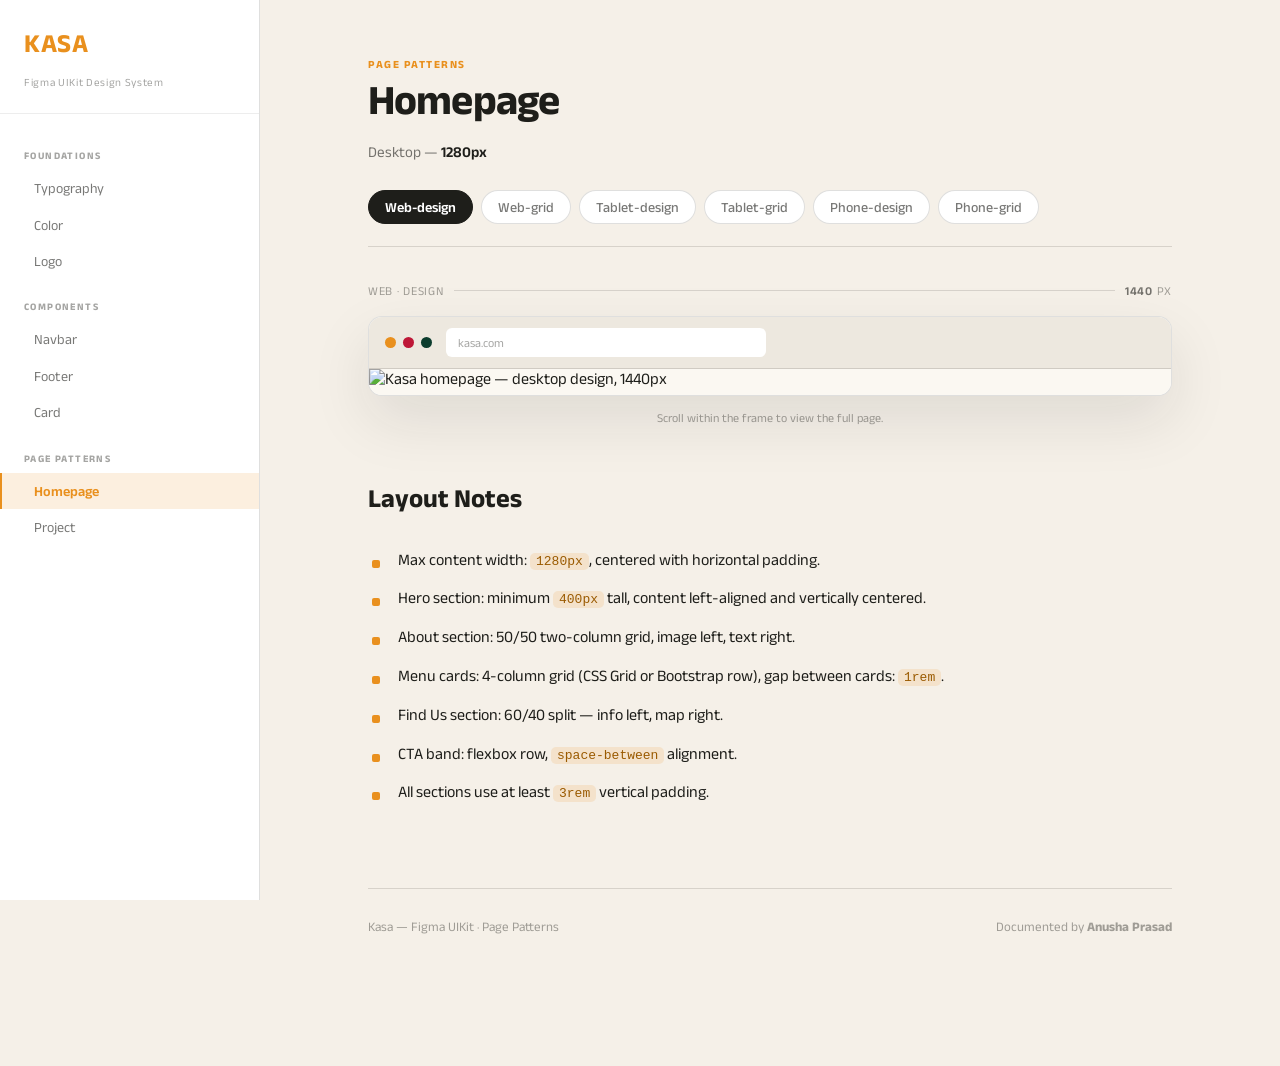
==== patterns/home-pattern.html @ d4e00836 "Rename home-pattern.html to patterns/home-pattern.html" ====
<!DOCTYPE html>
<html lang="en">
<head>
  <meta charset="UTF-8" />
  <meta name="viewport" content="width=device-width, initial-scale=1.0" />
  <title>Homepage — Kasa Figma UIKit</title>
  <link rel="stylesheet" href="../styles.css" />
  <style>
    .pattern-subhead {
      font-family: var(--font-ui);
      font-size: 15px;
      color: var(--ink-60);
      margin: 10px 0 0;
    }
    .pattern-subhead b { color: var(--ink); font-weight: 600; }

    /* ---- tab row ---- */
    .tabs {
      display: flex;
      flex-wrap: wrap;
      gap: 8px;
      margin-top: 26px;
      padding-bottom: 22px;
      border-bottom: 1px solid var(--line);
    }
    .tab {
      font-family: var(--font-ui);
      font-size: 14px;
      font-weight: 500;
      color: var(--ink-60);
      background: var(--white);
      border: 1px solid var(--line);
      border-radius: 100px;
      padding: 8px 16px;
      text-decoration: none;
      transition: all 0.16s var(--ease);
      cursor: pointer;
      white-space: nowrap;
    }
    .tab:hover { border-color: var(--amber); color: var(--ink); }
    .tab.active {
      background: var(--charcoal);
      border-color: var(--charcoal);
      color: var(--white);
      font-weight: 600;
    }

    /* ---- device frame ---- */
    .device-meta {
      display: flex;
      align-items: center;
      gap: 10px;
      margin: 34px 0 14px;
      font-family: var(--font-ui);
      font-size: 12px;
      letter-spacing: 0.06em;
      text-transform: uppercase;
      color: var(--ink-40);
    }
    .device-meta .ruler { flex: 1; height: 1px; background: var(--line); }

    .browser {
      border: 1px solid var(--line);
      border-radius: 14px;
      overflow: hidden;
      box-shadow: 0 24px 60px rgba(30,30,26,0.10);
      background: var(--white);
    }
    .browser-bar {
      display: flex; align-items: center; gap: 14px;
      background: #EDE8DF;
      padding: 11px 16px;
      border-bottom: 1px solid var(--line);
    }
    .browser-dots { display: flex; gap: 7px; }
    .browser-dots span { width: 11px; height: 11px; border-radius: 50%; }
    .browser-url {
      flex: 1;
      background: var(--white);
      border-radius: 6px;
      padding: 5px 12px;
      font-family: var(--font-ui);
      font-size: 12px;
      color: var(--ink-40);
      max-width: 320px;
    }

    /* ---- annotated bands ---- */
    .band {
      position: relative;
      padding: 26px 30px;
      color: #fff;
    }
    .band + .band { border-top: 1px solid rgba(255,255,255,0.12); }
    .band-num {
      position: absolute;
      top: 14px; right: 16px;
      font-family: var(--font-ui);
      font-size: 11px;
      font-weight: 700;
      letter-spacing: 0.08em;
      opacity: 0.55;
    }
    .band-name {
      font-family: var(--font-ui);
      font-weight: 700;
      font-size: 12px;
      letter-spacing: 0.12em;
      text-transform: uppercase;
      margin-bottom: 8px;
      opacity: 0.9;
    }
    .band-hex {
      font-family: ui-monospace, "SF Mono", Menlo, monospace;
      font-size: 11px;
      opacity: 0.6;
      margin-left: 8px;
    }
    .band-desc {
      font-family: var(--font-display);
      font-size: 15px;
      line-height: 1.55;
      max-width: 64ch;
      margin: 0;
    }
    /* schematic content blocks inside bands */
    .schema { display: flex; gap: 10px; margin-top: 16px; flex-wrap: wrap; }
    .chip {
      font-family: var(--font-ui);
      font-size: 11px;
      font-weight: 600;
      padding: 6px 12px;
      border-radius: 5px;
      display: inline-flex;
      align-items: center;
    }
    .chip.fill-amber  { background: #E9901E; color: #1E1E1A; }
    .chip.fill-forest { background: #0C3D2E; color: #fff; }
    .chip.fill-navy   { background: #004982; color: #fff; }
    .chip.outline-w   { border: 1.5px solid rgba(255,255,255,0.85); color: #fff; }
    .chip.ghost       { background: rgba(255,255,255,0.16); color: #fff; }
    .chip.ghost-dark  { background: rgba(0,0,0,0.18); color: #fff; }

    .mini-cards { display: grid; grid-template-columns: repeat(4, 1fr); gap: 10px; margin-top: 16px; }
    .mini-card {
      background: #fff;
      border: 1px solid #E0E0E0;
      padding: 0 0 10px;
    }
    .mini-card .ph {
      height: 46px;
      background: repeating-linear-gradient(45deg, #E4E0D7 0 8px, #DAD5CB 8px 16px);
    }
    .mini-card .ln { height: 7px; background: #1E1E1A; opacity: 0.8; margin: 8px 10px 0; border-radius: 2px; }
    .mini-card .ln.short { width: 50%; opacity: 0.4; }
    .mini-card .pricepill { display: flex; justify-content: space-between; align-items: center; margin: 8px 10px 0; }
    .mini-card .pricepill .p { font-family: var(--font-display); font-weight: 700; font-size: 11px; color: #1E1E1A; }
    .mini-card .pricepill .t { font-size: 9px; font-weight: 600; color: #fff; background: #0C3D2E; padding: 2px 7px; border-radius: 100px; }

    .twocol { display: grid; grid-template-columns: 1fr 1fr; gap: 16px; margin-top: 16px; align-items: stretch; }
    .twocol.split6040 { grid-template-columns: 6fr 4fr; }
    .photo-ph {
      min-height: 90px;
      background: repeating-linear-gradient(45deg, rgba(255,255,255,0.22) 0 10px, rgba(255,255,255,0.12) 10px 20px);
      border: 1px dashed rgba(255,255,255,0.45);
      display: grid; place-items: center;
      font-family: var(--font-ui); font-size: 11px; letter-spacing: 0.06em;
      text-transform: uppercase; color: rgba(255,255,255,0.85);
    }
    .map-ph {
      min-height: 90px;
      background: #004982;
      border: 1px solid rgba(255,255,255,0.25);
      display: grid; place-items: center;
      font-family: var(--font-ui); font-size: 11px; letter-spacing: 0.06em;
      text-transform: uppercase; color: rgba(255,255,255,0.9);
    }
    .text-lines { display: grid; gap: 7px; align-content: center; }
    .text-lines .tl { height: 8px; background: rgba(255,255,255,0.5); border-radius: 2px; }
    .text-lines .tl.w70 { width: 70%; }
    .text-lines .tl.w40 { width: 40%; }
    .text-lines .tl.head { height: 13px; width: 55%; background: rgba(255,255,255,0.92); }
    .cta-row { display: flex; align-items: center; justify-content: space-between; gap: 16px; margin-top: 14px; flex-wrap: wrap; }

    /* ---- layout notes ---- */
    ul.usage { list-style: none; margin: 0; padding: 0; display: grid; gap: 14px; }
    ul.usage li {
      position: relative; padding-left: 30px;
      font-size: 16px; line-height: 1.55; color: var(--ink);
    }
    ul.usage li::before {
      content: ""; position: absolute; left: 4px; top: 9px;
      width: 8px; height: 8px; border-radius: 2px; background: var(--amber);
    }
    ul.usage li code {
      font-family: ui-monospace, "SF Mono", Menlo, monospace;
      font-size: 13px; background: var(--amber-soft); color: #9a5a00;
      padding: 1px 6px; border-radius: 5px;
    }

    @media (max-width: 720px) {
      .mini-cards { grid-template-columns: repeat(2, 1fr); }
      .twocol, .twocol.split6040 { grid-template-columns: 1fr; }
    }

    /* ============ Screenshot viewer ============ */
    .screen-meta {
      display: flex; align-items: center; gap: 10px;
      margin: 34px 0 16px;
      font-family: var(--font-ui);
      font-size: 12px; letter-spacing: 0.06em; text-transform: uppercase;
      color: var(--ink-40);
    }
    .screen-meta .ruler { flex: 1; height: 1px; background: var(--line); }
    .screen-meta b { color: var(--ink-60); font-weight: 600; }

    .screen-panel { display: none; }
    .screen-panel.active { display: block; }

    .frame { margin: 0 auto; background: var(--white); }
    .frame-web {
      max-width: 100%;
      border: 1px solid var(--line);
      border-radius: 14px;
      overflow: hidden;
      box-shadow: 0 24px 60px rgba(30,30,26,0.10);
    }
    .frame-web .browser-bar {
      display: flex; align-items: center; gap: 14px;
      background: #EDE8DF; padding: 11px 16px;
      border-bottom: 1px solid var(--line);
    }
    .frame-web .browser-dots { display: flex; gap: 7px; }
    .frame-web .browser-dots span { width: 11px; height: 11px; border-radius: 50%; }
    .frame-web .browser-url {
      flex: 1; background: var(--white); border-radius: 6px;
      padding: 5px 12px; font-family: var(--font-ui);
      font-size: 12px; color: var(--ink-40); max-width: 320px;
    }
    .frame-tablet { max-width: 560px; background: #15150F; padding: 14px; border-radius: 30px; box-shadow: 0 24px 60px rgba(30,30,26,0.18); }
    .frame-phone  { max-width: 320px; background: #15150F; padding: 12px; border-radius: 36px; box-shadow: 0 24px 60px rgba(30,30,26,0.18); }

    .frame-scroll { max-height: 76vh; overflow-y: auto; background: #FBF8F2; -webkit-overflow-scrolling: touch; }
    .frame-tablet .frame-scroll { border-radius: 18px; }
    .frame-phone  .frame-scroll { border-radius: 26px; }
    .frame-scroll img { width: 100%; display: block; }
    .frame-scroll::-webkit-scrollbar { width: 10px; }
    .frame-scroll::-webkit-scrollbar-thumb { background: rgba(30,30,26,0.22); border-radius: 10px; border: 2px solid #FBF8F2; }

    .scroll-hint {
      font-family: var(--font-ui); font-size: 12px; color: var(--ink-40);
      margin: 12px 2px 0; text-align: center;
    }
  </style>
</head>
<body data-page="homepage">
  <main class="content">
    <div class="page">

      <header>
        <div class="page-kicker">Page Patterns</div>
        <h2 class="page-title">Homepage</h2>
        <p class="pattern-subhead">Desktop — <b>1280px</b></p>

        <div class="tabs">
          <button class="tab active" type="button" data-target="sp-web-design">Web-design</button>
          <button class="tab" type="button" data-target="sp-web-grid">Web-grid</button>
          <button class="tab" type="button" data-target="sp-tablet-design">Tablet-design</button>
          <button class="tab" type="button" data-target="sp-tablet-grid">Tablet-grid</button>
          <button class="tab" type="button" data-target="sp-phone-design">Phone-design</button>
          <button class="tab" type="button" data-target="sp-phone-grid">Phone-grid</button>
        </div>
      </header>

      <!-- Screenshot viewer -->
      <div class="screen-viewer">

        <div class="screen-panel active" id="sp-web-design">
          <div class="screen-meta"><span>Web · Design</span><span class="ruler"></span><span><b>1440</b> px</span></div>
          <div class="frame frame-web">
            <div class="browser-bar"><div class="browser-dots"><span style="background:#E9901E;"></span><span style="background:#BE1737;"></span><span style="background:#0C3D2E;"></span></div><div class="browser-url">kasa.com</div></div>
            <div class="frame-scroll"><img src="assets/screens/home-web-design.png" alt="Kasa homepage — desktop design, 1440px" /></div>
          </div>
          <p class="scroll-hint">Scroll within the frame to view the full page.</p>
        </div>

        <div class="screen-panel" id="sp-web-grid">
          <div class="screen-meta"><span>Web · Grid overlay</span><span class="ruler"></span><span><b>1440</b> px</span></div>
          <div class="frame frame-web">
            <div class="browser-bar"><div class="browser-dots"><span style="background:#E9901E;"></span><span style="background:#BE1737;"></span><span style="background:#0C3D2E;"></span></div><div class="browser-url">kasa.com</div></div>
            <div class="frame-scroll"><img src="assets/screens/home-web-grid.png" alt="Kasa homepage — desktop column grid overlay" /></div>
          </div>
          <p class="scroll-hint">Scroll within the frame to view the full page.</p>
        </div>

        <div class="screen-panel" id="sp-tablet-design">
          <div class="screen-meta"><span>Tablet · Design</span><span class="ruler"></span><span><b>834</b> px</span></div>
          <div class="frame frame-tablet">
            <div class="frame-scroll"><img src="assets/screens/home-tablet-design.png" alt="Kasa homepage — tablet design, 834px" /></div>
          </div>
          <p class="scroll-hint">Scroll within the frame to view the full page.</p>
        </div>

        <div class="screen-panel" id="sp-tablet-grid">
          <div class="screen-meta"><span>Tablet · Grid overlay</span><span class="ruler"></span><span><b>834</b> px</span></div>
          <div class="frame frame-tablet">
            <div class="frame-scroll"><img src="assets/screens/home-tablet-grid.png" alt="Kasa homepage — tablet column grid overlay" /></div>
          </div>
          <p class="scroll-hint">Scroll within the frame to view the full page.</p>
        </div>

        <div class="screen-panel" id="sp-phone-design">
          <div class="screen-meta"><span>Phone · Design</span><span class="ruler"></span><span><b>402</b> px</span></div>
          <div class="frame frame-phone">
            <div class="frame-scroll"><img src="assets/screens/home-phone-design.png" alt="Kasa homepage — phone design, 402px" /></div>
          </div>
          <p class="scroll-hint">Scroll within the frame to view the full page.</p>
        </div>

        <div class="screen-panel" id="sp-phone-grid">
          <div class="screen-meta"><span>Phone · Grid overlay</span><span class="ruler"></span><span><b>402</b> px</span></div>
          <div class="frame frame-phone">
            <div class="frame-scroll"><img src="assets/screens/home-phone-grid.png" alt="Kasa homepage — phone column grid overlay" /></div>
          </div>
          <p class="scroll-hint">Scroll within the frame to view the full page.</p>
        </div>

      </div>

      <!-- Layout Notes -->
      <section class="section" style="margin-top:56px;">
        <div class="section-head"><h3>Layout Notes</h3></div>
        <ul class="usage">
          <li>Max content width: <code>1280px</code>, centered with horizontal padding.</li>
          <li>Hero section: minimum <code>400px</code> tall, content left-aligned and vertically centered.</li>
          <li>About section: 50/50 two-column grid, image left, text right.</li>
          <li>Menu cards: 4-column grid (CSS Grid or Bootstrap row), gap between cards: <code>1rem</code>.</li>
          <li>Find Us section: 60/40 split — info left, map right.</li>
          <li>CTA band: flexbox row, <code>space-between</code> alignment.</li>
          <li>All sections use at least <code>3rem</code> vertical padding.</li>
        </ul>
      </section>

      <footer class="doc-footer">
        <span>Kasa — Figma UIKit · Page Patterns</span>
        <span>Documented by <b>Anusha Prasad</b></span>
      </footer>

    </div>
  </main>
  <script src="../nav.js"></script>
  <script>
    (function () {
      var tabs = document.querySelectorAll('.tabs .tab');
      var panels = document.querySelectorAll('.screen-panel');
      tabs.forEach(function (tab) {
        tab.addEventListener('click', function () {
          tabs.forEach(function (t) { t.classList.remove('active'); });
          panels.forEach(function (p) { p.classList.remove('active'); });
          tab.classList.add('active');
          var panel = document.getElementById(tab.dataset.target);
          if (panel) {
            panel.classList.add('active');
            var sc = panel.querySelector('.frame-scroll');
            if (sc) sc.scrollTop = 0;
          }
        });
      });
    })();
  </script>
</body>
</html>
---- styles.css ----
/* ============================================================
   Kasa Design System — styles.css
   Shared across all documentation pages
   ============================================================ */

/* Google Fonts */
@import url('https://fonts.googleapis.com/css2?family=Anek+Devanagari:wght@400;500;600;700&family=Anek+Latin:wght@400;500;600;700&display=swap');

/* ---- CSS Custom Properties ---- */
:root {
  /* Brand colors */
  --amber:       #E9901E;
  --amber-soft:  rgba(233,144,30,0.14);
  --cream:       #F5F0E8;
  --forest:      #0C3D2E;
  --crimson:     #BE1737;
  --navy:        #004982;
  --charcoal:    #1E1E1A;
  --white:       #FFFFFF;

  /* Ink scale */
  --ink:         #1E1E1A;
  --ink-60:      rgba(30,30,26,0.60);
  --ink-40:      rgba(30,30,26,0.40);

  /* Surfaces & borders */
  --line:        rgba(30,30,26,0.14);
  --line-soft:   rgba(30,30,26,0.08);

  /* Typography */
  --font-display: 'Anek Devanagari', sans-serif;
  --font-ui:      'Anek Latin', sans-serif;

  /* Motion */
  --ease: cubic-bezier(0.25, 0.46, 0.45, 0.94);

  /* Layout */
  --sidebar-w: 260px;
}

/* ---- Reset & Base ---- */
*, *::before, *::after { box-sizing: border-box; margin: 0; padding: 0; }

html { font-size: 16px; -webkit-text-size-adjust: 100%; }

body {
  font-family: var(--font-display);
  font-size: 16px;
  color: var(--ink);
  background: var(--cream);
  display: flex;
  min-height: 100vh;
  line-height: 1.6;
}

a { color: inherit; }
img { display: block; max-width: 100%; }

/* ---- Sidebar Nav ---- */
.doc-sidebar {
  width: var(--sidebar-w);
  flex: none;
  background: var(--white);
  border-right: 1px solid var(--line);
  height: 100vh;
  position: sticky;
  top: 0;
  overflow-y: auto;
  display: flex;
  flex-direction: column;
  z-index: 100;
}

.doc-sidebar::-webkit-scrollbar { width: 4px; }
.doc-sidebar::-webkit-scrollbar-thumb { background: var(--line); border-radius: 4px; }

.sidebar-logo {
  padding: 28px 24px 22px;
  border-bottom: 1px solid var(--line-soft);
  flex: none;
}

.sidebar-logo a {
  font-family: var(--font-display);
  font-weight: 700;
  font-size: 26px;
  letter-spacing: 0.02em;
  color: var(--amber);
  text-decoration: none;
  display: block;
}

.sidebar-logo .tagline {
  font-family: var(--font-ui);
  font-size: 11px;
  color: var(--ink-40);
  letter-spacing: 0.06em;
  margin-top: 4px;
}

.sidebar-nav {
  padding: 20px 0 32px;
  flex: 1;
}

.nav-group {
  margin-bottom: 6px;
}

.nav-group-label {
  font-family: var(--font-ui);
  font-size: 10px;
  font-weight: 700;
  letter-spacing: 0.14em;
  text-transform: uppercase;
  color: var(--ink-40);
  padding: 14px 24px 6px;
  display: block;
}

.nav-group-links {
  list-style: none;
}

.nav-group-links a {
  display: block;
  font-family: var(--font-ui);
  font-size: 14px;
  font-weight: 400;
  color: var(--ink-60);
  text-decoration: none;
  padding: 7px 24px 7px 32px;
  border-left: 2px solid transparent;
  transition: color 0.15s var(--ease), background 0.15s var(--ease), border-color 0.15s var(--ease);
}

.nav-group-links a:hover {
  color: var(--ink);
  background: var(--amber-soft);
}

.nav-group-links a.active {
  color: var(--amber);
  font-weight: 600;
  border-left-color: var(--amber);
  background: var(--amber-soft);
}

/* ---- Main Content ---- */
.content {
  flex: 1;
  min-width: 0;
  background: var(--cream);
  padding: 0 0 80px;
}

.page {
  max-width: 900px;
  margin: 0 auto;
  padding: 56px 48px 48px;
}

/* ---- Page header ---- */
.page-kicker {
  font-family: var(--font-ui);
  font-size: 11px;
  font-weight: 700;
  letter-spacing: 0.14em;
  text-transform: uppercase;
  color: var(--amber);
  margin-bottom: 10px;
}

.page-title {
  font-family: var(--font-display);
  font-weight: 700;
  font-size: 42px;
  line-height: 1.1;
  color: var(--charcoal);
  letter-spacing: -0.02em;
}

.page-intro {
  margin-top: 16px;
  font-family: var(--font-display);
  font-size: 17px;
  line-height: 1.65;
  color: var(--ink-60);
  max-width: 60ch;
}

/* ---- Sections ---- */
.section {
  margin-top: 56px;
}

.section-head {
  margin-bottom: 26px;
}

.section h3, .comp-section > h3 {
  font-family: var(--font-display);
  font-weight: 700;
  font-size: 26px;
  color: var(--charcoal);
  margin-bottom: 18px;
}

/* ---- Dividers ---- */
.divider, hr.divider {
  border: none;
  border-top: 1px solid var(--line);
  margin: 0;
}

/* ---- Doc footer ---- */
.doc-footer {
  margin-top: 80px;
  padding-top: 28px;
  border-top: 1px solid var(--line);
  display: flex;
  justify-content: space-between;
  align-items: center;
  font-family: var(--font-ui);
  font-size: 13px;
  color: var(--ink-40);
  flex-wrap: wrap;
  gap: 8px;
}

/* ---- Responsive ---- */
@media (max-width: 960px) {
  .page { padding: 40px 28px 40px; }
}

@media (max-width: 760px) {
  .doc-sidebar { display: none; }
  .content { padding-bottom: 60px; }
  .page { padding: 32px 20px; }
  .page-title { font-size: 32px; }
}
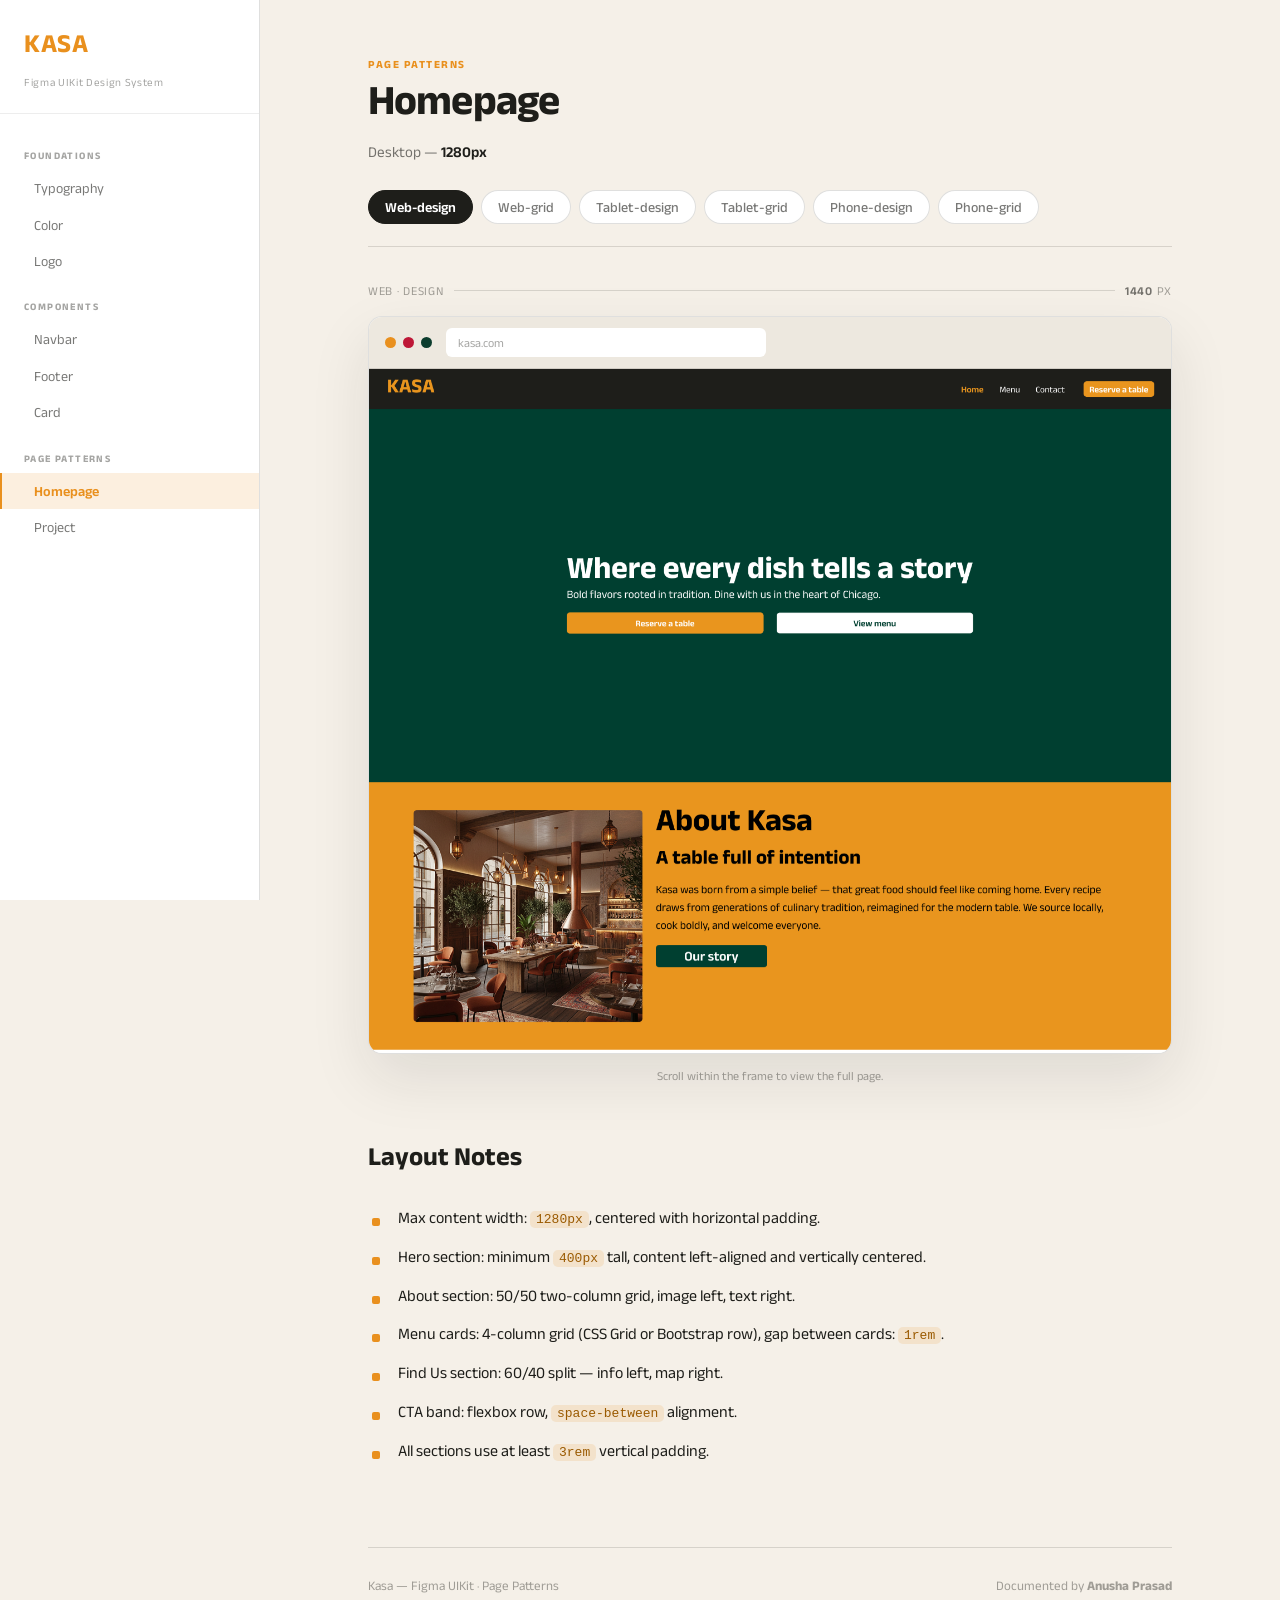
==== commit 0097eeb2: "Add files via upload" ====
--- a/patterns/home-pattern.html
+++ b/patterns/home-pattern.html
@@ -279,7 +279,7 @@
           <div class="screen-meta"><span>Web · Design</span><span class="ruler"></span><span><b>1440</b> px</span></div>
           <div class="frame frame-web">
             <div class="browser-bar"><div class="browser-dots"><span style="background:#E9901E;"></span><span style="background:#BE1737;"></span><span style="background:#0C3D2E;"></span></div><div class="browser-url">kasa.com</div></div>
-            <div class="frame-scroll"><img src="assets/screens/home-web-design.png" alt="Kasa homepage — desktop design, 1440px" /></div>
+            <div class="frame-scroll"><img src="../assets/screens/home-web-design.png" alt="Kasa homepage — desktop design, 1440px" /></div>
           </div>
           <p class="scroll-hint">Scroll within the frame to view the full page.</p>
         </div>
@@ -288,7 +288,7 @@
           <div class="screen-meta"><span>Web · Grid overlay</span><span class="ruler"></span><span><b>1440</b> px</span></div>
           <div class="frame frame-web">
             <div class="browser-bar"><div class="browser-dots"><span style="background:#E9901E;"></span><span style="background:#BE1737;"></span><span style="background:#0C3D2E;"></span></div><div class="browser-url">kasa.com</div></div>
-            <div class="frame-scroll"><img src="assets/screens/home-web-grid.png" alt="Kasa homepage — desktop column grid overlay" /></div>
+            <div class="frame-scroll"><img src="../assets/screens/home-web-grid.png" alt="Kasa homepage — desktop column grid overlay" /></div>
           </div>
           <p class="scroll-hint">Scroll within the frame to view the full page.</p>
         </div>
@@ -296,7 +296,7 @@
         <div class="screen-panel" id="sp-tablet-design">
           <div class="screen-meta"><span>Tablet · Design</span><span class="ruler"></span><span><b>834</b> px</span></div>
           <div class="frame frame-tablet">
-            <div class="frame-scroll"><img src="assets/screens/home-tablet-design.png" alt="Kasa homepage — tablet design, 834px" /></div>
+            <div class="frame-scroll"><img src="../assets/screens/home-tablet-design.png" alt="Kasa homepage — tablet design, 834px" /></div>
           </div>
           <p class="scroll-hint">Scroll within the frame to view the full page.</p>
         </div>
@@ -304,7 +304,7 @@
         <div class="screen-panel" id="sp-tablet-grid">
           <div class="screen-meta"><span>Tablet · Grid overlay</span><span class="ruler"></span><span><b>834</b> px</span></div>
           <div class="frame frame-tablet">
-            <div class="frame-scroll"><img src="assets/screens/home-tablet-grid.png" alt="Kasa homepage — tablet column grid overlay" /></div>
+            <div class="frame-scroll"><img src="../assets/screens/home-tablet-grid.png" alt="Kasa homepage — tablet column grid overlay" /></div>
           </div>
           <p class="scroll-hint">Scroll within the frame to view the full page.</p>
         </div>
@@ -312,7 +312,7 @@
         <div class="screen-panel" id="sp-phone-design">
           <div class="screen-meta"><span>Phone · Design</span><span class="ruler"></span><span><b>402</b> px</span></div>
           <div class="frame frame-phone">
-            <div class="frame-scroll"><img src="assets/screens/home-phone-design.png" alt="Kasa homepage — phone design, 402px" /></div>
+            <div class="frame-scroll"><img src="../assets/screens/home-phone-design.png" alt="Kasa homepage — phone design, 402px" /></div>
           </div>
           <p class="scroll-hint">Scroll within the frame to view the full page.</p>
         </div>
@@ -320,7 +320,7 @@
         <div class="screen-panel" id="sp-phone-grid">
           <div class="screen-meta"><span>Phone · Grid overlay</span><span class="ruler"></span><span><b>402</b> px</span></div>
           <div class="frame frame-phone">
-            <div class="frame-scroll"><img src="assets/screens/home-phone-grid.png" alt="Kasa homepage — phone column grid overlay" /></div>
+            <div class="frame-scroll"><img src="../assets/screens/home-phone-grid.png" alt="Kasa homepage — phone column grid overlay" /></div>
           </div>
           <p class="scroll-hint">Scroll within the frame to view the full page.</p>
         </div>
